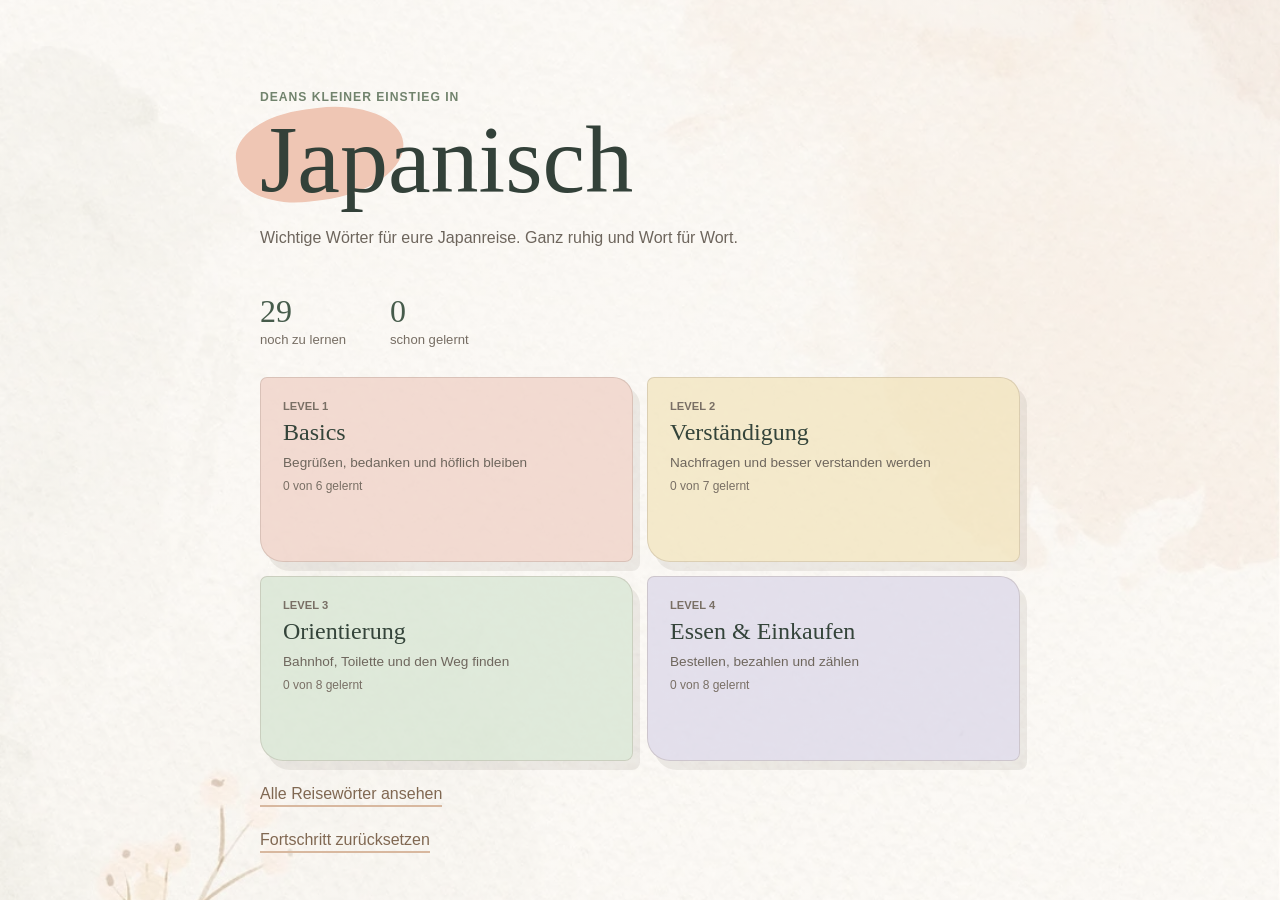
==== index.html @ 7e15aa87 "first commit" ====
<!DOCTYPE html>
<html lang="de">
<head>
  <meta charset="UTF-8">
  <meta name="viewport" content="width=device-width, initial-scale=1.0">
  <title>Japanisch lernen</title>
  <link rel="icon" href="data:,">
  <link rel="stylesheet" href="style.css?v=6">
</head>
<body>
  <main class="container home">
    <header class="hero">
      <p class="eyebrow">Deans kleiner Einstieg in</p>
      <h1>Japanisch</h1>
      <p class="intro">Wichtige Wörter für eure Japanreise. Ganz ruhig und Wort für Wort.</p>
    </header>

    <section class="stats" aria-label="Lernstand">
      <div><strong id="openCards">29</strong><span>noch zu lernen</span></div>
      <div><strong id="knownCards">0</strong><span>schon gelernt</span></div>
    </section>

    <nav class="actions" aria-label="Level auswählen">
      <div id="levelList" class="level-list"></div>
      <a class="text-link" href="words.html">Alle Reisewörter ansehen</a>
      <button id="resetProgress" class="text-button" type="button">Fortschritt zurücksetzen</button>
    </nav>
  </main>

  <script src="js/storage.js?v=6"></script>
  <script src="js/app.js?v=6"></script>
</body>
</html>
---- style.css ----
:root {
  color-scheme: light;
  --ink: #413d38;
  --green: #627968;
  --peach: #e6bba7;
  --paper: rgba(255, 252, 246, 0.86);
}

* { box-sizing: border-box; }

body {
  min-height: 100vh;
  margin: 0;
  font-family: Avenir, "Avenir Next", -apple-system, BlinkMacSystemFont, "SF Pro Display", Arial, sans-serif;
  color: var(--ink);
  background:
    linear-gradient(rgba(255, 250, 243, 0.56), rgba(255, 250, 243, 0.56)),
    url("assets/watercolor-bg.png") center / cover fixed,
    #faf1e7;
  transition: background-color 220ms ease;
}

body[data-stage="1"] { background-color: #f4dcd5; }
body[data-stage="2"] { background-color: #f3e6c5; }
body[data-stage="3"] { background-color: #dce8d8; }

button, input { font: inherit; }
button { border: 0; cursor: pointer; }

.container {
  width: min(760px, calc(100% - 32px));
  margin: 0 auto;
  padding: 36px 0;
}

.home { padding-top: clamp(52px, 10vh, 110px); }
.hero { position: relative; max-width: 650px; }

.hero::before {
  content: "";
  position: absolute;
  z-index: -1;
  left: -24px;
  top: 18px;
  width: 168px;
  height: 92px;
  border-radius: 48% 52% 56% 44%;
  background: #efc6b4;
  transform: rotate(-7deg);
}

.eyebrow {
  margin: 0 0 10px;
  color: #71836d;
  font-size: 0.76rem;
  font-weight: 800;
  letter-spacing: 0.08em;
  text-transform: uppercase;
}

h1, h2 {
  margin: 0;
  font-family: Georgia, "Times New Roman", serif;
  font-weight: 500;
  letter-spacing: 0;
  color: #334139;
}

h1 { font-size: clamp(3.2rem, 12vw, 6rem); line-height: 0.95; }
h2 { font-size: 2.8rem; }
.intro { max-width: 520px; margin: 20px 0 0; color: #6d655c; line-height: 1.6; }

.stats {
  display: flex;
  gap: 44px;
  margin: 42px 0 30px;
}

.stats div { display: grid; gap: 2px; }
.stats strong { color: #465b4b; font-family: Georgia, serif; font-size: 2rem; font-weight: 500; }
.stats span { color: #766d63; font-size: 0.82rem; }

.actions { display: grid; justify-items: start; gap: 22px; }

.level-list {
  display: grid;
  grid-template-columns: repeat(2, minmax(0, 1fr));
  gap: 14px;
  width: 100%;
}

.level-button {
  display: grid;
  align-content: start;
  gap: 7px;
  min-height: 185px;
  padding: 22px;
  border: 1px solid rgba(107, 87, 69, 0.18);
  border-radius: 7px 20px 8px 23px;
  color: #413d38;
  background: rgba(255, 252, 246, 0.72);
  box-shadow: 7px 9px 0 rgba(77, 67, 57, 0.09);
  text-decoration: none;
  transition: transform 160ms ease, box-shadow 160ms ease;
}

.level-button:hover,
.level-button:focus-visible { transform: translateY(-3px); box-shadow: 9px 12px 0 rgba(77, 67, 57, 0.1); outline: none; }
.level-button.level-1 { background: rgba(239, 207, 196, 0.72); }
.level-button.level-2 { background: rgba(241, 227, 188, 0.72); }
.level-button.level-3 { background: rgba(214, 229, 211, 0.76); }
.level-button.level-4 { background: rgba(219, 215, 232, 0.74); }
.level-button .level-number { color: #796f65; font-size: 0.7rem; font-weight: 800; text-transform: uppercase; }
.level-button strong { color: #34443a; font-family: Georgia, serif; font-size: 1.5rem; font-weight: 500; }
.level-button > span:not(.level-number) { color: #6e665d; font-size: 0.85rem; line-height: 1.45; }
.level-button small { align-self: end; margin-top: auto; color: #796f65; font-size: 0.75rem; }

.button {
  display: inline-grid;
  place-items: center;
  min-width: 190px;
  min-height: 52px;
  padding: 12px 26px;
  border-radius: 5px 15px 6px 17px;
  color: #fffdf8;
  background: #657c6b;
  box-shadow: 6px 7px 0 rgba(77, 67, 57, 0.12);
  font-weight: 700;
  text-decoration: none;
}

.button.is-disabled { opacity: 0.45; }

.text-button,
.text-link {
  padding: 2px 0;
  border-bottom: 2px solid #d8b89f;
  color: #806852;
  background: transparent;
  text-decoration: none;
}

.study-page { min-height: 100vh; }
.study-top { display: flex; align-items: center; justify-content: space-between; gap: 20px; }
.back-link { color: #806852; border-bottom: 2px solid #d8b89f; font-weight: 700; text-decoration: none; }

.language-switch { display: flex; align-items: center; gap: 8px; color: #6f675e; font-size: 0.78rem; font-weight: 800; }
.language-switch input { position: absolute; opacity: 0; pointer-events: none; }
.switch-track { position: relative; width: 43px; height: 24px; border-radius: 13px; background: #cdbfaf; box-shadow: inset 0 1px 3px rgba(55, 45, 36, 0.15); }
.switch-track::after { content: ""; position: absolute; top: 3px; left: 3px; width: 18px; height: 18px; border-radius: 50%; background: #fffaf2; transition: transform 180ms ease; }
.language-switch input:checked + .switch-track::after { transform: translateX(19px); }
.language-switch input:focus-visible + .switch-track { outline: 3px solid rgba(98, 121, 104, 0.25); }

.study-area { display: grid; place-items: center; min-height: calc(100vh - 135px); padding: 30px 0 48px; overflow: hidden; }

.study-stack {
  display: grid;
  justify-items: center;
  gap: 22px;
}

.card-shell {
  position: relative;
  width: min(480px, 88vw);
  height: min(650px, 70vh);
  min-height: 430px;
}

.answer-controls {
  display: flex;
  align-items: center;
  justify-content: center;
  gap: 28px;
  min-height: 54px;
}

.answer-button {
  display: inline-flex;
  align-items: center;
  justify-content: center;
  gap: 9px;
  min-width: 132px;
  min-height: 48px;
  padding: 9px 17px;
  border: 1px solid rgba(107, 87, 69, 0.18);
  border-radius: 25px;
  color: #5d574f;
  background: rgba(255, 252, 246, 0.76);
  box-shadow: 4px 5px 0 rgba(77, 67, 57, 0.09);
  transition: transform 140ms ease, opacity 140ms ease;
}

.answer-button span { font-size: 1.45rem; line-height: 1; }
.answer-button small { font-size: 0.78rem; font-weight: 700; }
.answer-wrong { color: #8b5f58; }
.answer-correct { color: #54705c; }
.answer-button:hover:not(:disabled) { transform: translateY(-2px); }
.answer-button:focus-visible { outline: 3px solid rgba(98, 121, 104, 0.28); outline-offset: 3px; }
.answer-button:disabled { cursor: not-allowed; opacity: 0.38; box-shadow: none; }

.flashcard {
  position: relative;
  width: 100%;
  height: 100%;
  padding: 0;
  border-radius: 8px 25px 10px 29px;
  color: var(--ink);
  background: transparent;
  box-shadow: 12px 15px 0 rgba(91, 75, 61, 0.11);
  transform-style: preserve-3d;
  touch-action: pan-y;
  user-select: none;
  -webkit-user-select: none;
}

.card-face {
  position: absolute;
  inset: 0;
  display: grid;
  align-content: center;
  justify-items: center;
  gap: 18px;
  padding: 38px 28px;
  border: 1px solid rgba(107, 87, 69, 0.2);
  border-radius: inherit;
  background: var(--paper);
  backface-visibility: hidden;
  -webkit-backface-visibility: hidden;
}

.card-back { transform: rotateY(180deg); }
.flashcard.is-flipped { transform: rotateY(180deg); }
.flashcard.is-dragging { transition: none; cursor: grabbing; }
.flashcard.is-returning { transition: transform 180ms ease; }
.flashcard.swipe-right { animation: leave-right 260ms ease-in forwards; }
.flashcard.swipe-left { animation: leave-left 260ms ease-in forwards; }

.main-word {
  display: block;
  max-width: 100%;
  font-family: "Hiragino Maru Gothic ProN", "Yu Gothic", "Klee", Georgia, serif;
  font-size: clamp(2rem, 9vw, 4.4rem);
  line-height: 1.22;
  letter-spacing: 0;
  overflow-wrap: anywhere;
  text-align: center;
}

.reading { min-height: 1.5em; color: #817365; font-size: clamp(1rem, 4vw, 1.3rem); }

.card-face.is-japanese .main-word {
  order: 2;
  font-size: clamp(1rem, 4vw, 1.65rem);
  color: #746a60;
}

.card-face.is-japanese .reading {
  order: 1;
  color: #413d38;
  font-family: "Klee", "Bradley Hand", "Comic Sans MS", cursive;
  font-size: clamp(2.2rem, 9vw, 4.5rem);
  line-height: 1.18;
  text-align: center;
}

.words-page { padding-bottom: 72px; }
.words-head { margin: 40px 0 30px; }
.words-head h1 { font-size: clamp(2.6rem, 9vw, 4.8rem); }
.word-list { display: grid; gap: 42px; }
.word-level { border-top: 1px solid rgba(107, 87, 69, 0.18); }
.word-level-head { padding: 20px 4px 12px; }
.word-level-head small { color: #7b7167; font-size: 0.7rem; font-weight: 800; text-transform: uppercase; }
.word-level-head h2 { margin-top: 4px; font-size: 1.7rem; }
.word-row {
  display: flex;
  align-items: center;
  justify-content: space-between;
  gap: 18px;
  min-height: 88px;
  padding: 14px 4px;
  border-bottom: 1px solid rgba(107, 87, 69, 0.18);
}
.word-row-words { display: grid; grid-template-columns: minmax(120px, 1.1fr) minmax(80px, 0.8fr) minmax(130px, 1.2fr); align-items: baseline; gap: 18px; flex: 1; }
.word-row-words strong { color: #394b3f; font-family: "Klee", "Bradley Hand", cursive; font-size: 1.35rem; font-weight: 500; }
.word-row-words span { color: #6f675e; }
.word-row-words span[lang="ja"] { font-size: 0.88rem; }
.word-row-meta { display: flex; align-items: center; justify-content: flex-end; gap: 12px; min-width: 150px; }
.word-status { color: #8a8177; font-size: 0.72rem; }
.word-status.is-learned { color: #55745f; }
.word-audio-button { width: 38px; height: 38px; border-radius: 50%; color: #53675a; background: rgba(255, 252, 246, 0.72); box-shadow: 3px 4px 0 rgba(77, 67, 57, 0.08); font-size: 1.1rem; }

.audio-controls {
  position: absolute;
  right: 22px;
  bottom: 22px;
  z-index: 3;
  display: flex;
  align-items: center;
  gap: 10px;
}

.speak-button {
  display: grid;
  place-items: center;
  width: 46px;
  height: 46px;
  padding: 0;
  border: 1px solid rgba(101, 124, 107, 0.28);
  border-radius: 50%;
  color: #52685a;
  background: rgba(255, 252, 246, 0.78);
  box-shadow: 3px 4px 0 rgba(77, 67, 57, 0.1);
  backdrop-filter: blur(5px);
  -webkit-backdrop-filter: blur(5px);
  transition: transform 150ms ease, background 150ms ease;
}

.speak-button svg { width: 22px; height: 22px; }
.slow-speak-button { font-size: 1.25rem; line-height: 1; }
.speak-button:hover { transform: translateY(-2px); }
.speak-button:focus-visible { outline: 3px solid rgba(98, 121, 104, 0.3); outline-offset: 3px; }
.speak-button.is-speaking { background: rgba(218, 232, 214, 0.94); transform: scale(1.08); }
.speak-button:disabled { cursor: not-allowed; opacity: 0.4; }

.completion { position: fixed; inset: 0; z-index: 10; display: grid; place-items: center; padding: 24px; background: rgba(76, 67, 57, 0.25); backdrop-filter: blur(5px); }
.completion[hidden] { display: none; }
.completion-box { width: min(440px, 100%); padding: 36px; border-radius: 8px 22px 10px 25px; background: rgba(255, 250, 241, 0.95); box-shadow: 12px 16px 0 rgba(76, 67, 57, 0.14); text-align: center; }
.completion-box p { margin: 14px 0 24px; line-height: 1.6; }

@keyframes leave-right { to { transform: translateX(125vw) rotate(16deg); opacity: 0; } }
@keyframes leave-left { to { transform: translateX(-125vw) rotate(-16deg); opacity: 0; } }

@media (max-width: 560px) {
  .container { width: min(100% - 24px, 760px); padding-top: 24px; }
  .home { padding-top: 58px; }
  .stats { gap: 30px; }
  .level-list { grid-template-columns: 1fr; }
  .level-button { min-height: 140px; }
  .word-row { align-items: flex-start; }
  .word-row-words { grid-template-columns: 1fr; gap: 3px; }
  .word-row-meta { min-width: auto; flex-direction: column; align-items: flex-end; gap: 8px; }
  .card-shell { width: 91vw; height: min(560px, 64vh); min-height: 390px; }
  .answer-controls { gap: 12px; width: 100%; }
  .answer-button { min-width: 0; width: min(44vw, 170px); }
  .study-area { min-height: calc(100vh - 92px); padding-top: 18px; }
}

@media (prefers-reduced-motion: reduce) {
  *, *::before, *::after { scroll-behavior: auto !important; animation-duration: 1ms !important; transition-duration: 1ms !important; }
}
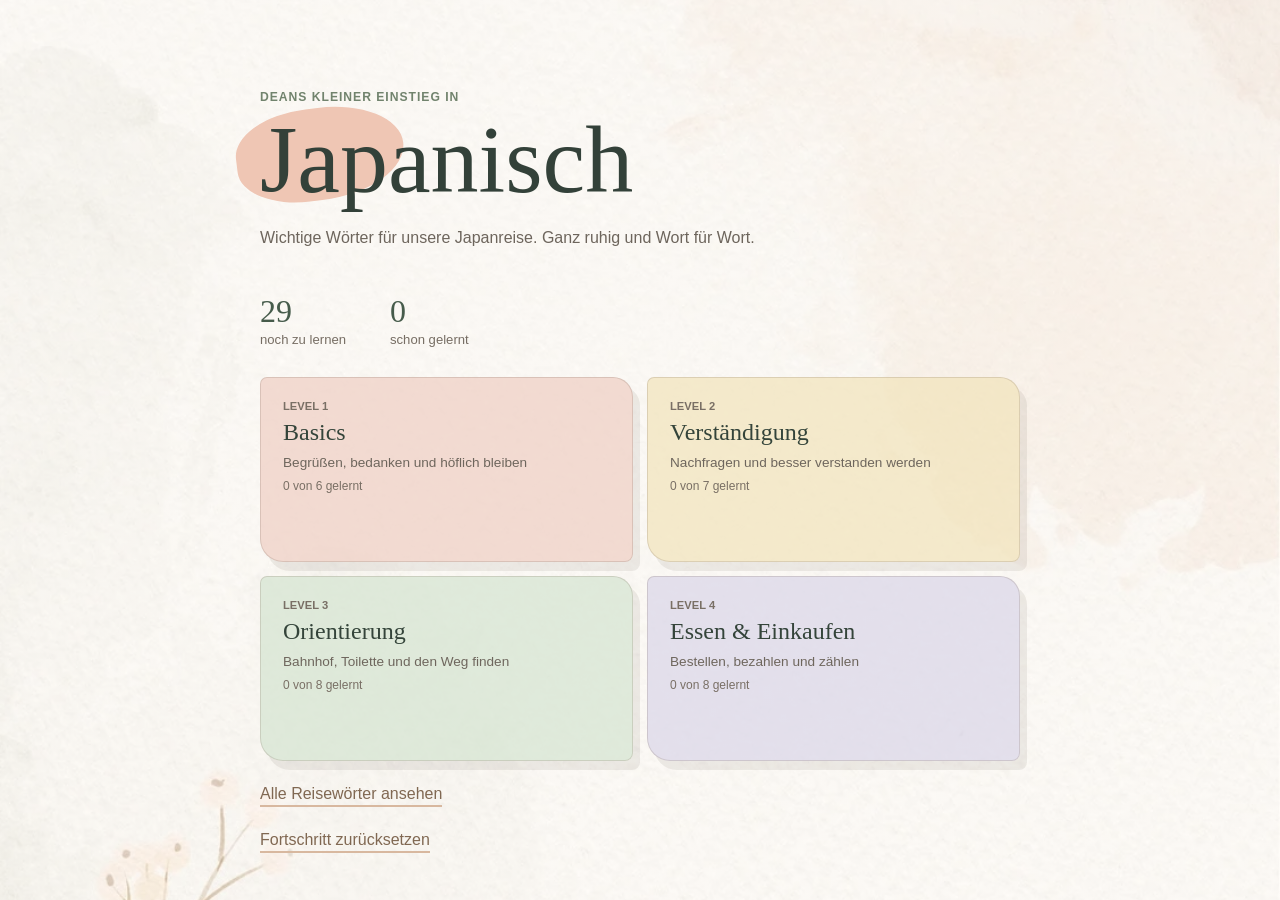
==== commit a55f40bb: "add bugfix" ====
--- a/index.html
+++ b/index.html
@@ -12,7 +12,7 @@
     <header class="hero">
       <p class="eyebrow">Deans kleiner Einstieg in</p>
       <h1>Japanisch</h1>
-      <p class="intro">Wichtige Wörter für eure Japanreise. Ganz ruhig und Wort für Wort.</p>
+      <p class="intro">Wichtige Wörter für unsere Japanreise. Ganz ruhig und Wort für Wort.</p>
     </header>
 
     <section class="stats" aria-label="Lernstand">
--- a/style.css
+++ b/style.css
@@ -237,16 +237,26 @@
 
 .main-word {
   display: block;
+  width: 100%;
   max-width: 100%;
   font-family: "Hiragino Maru Gothic ProN", "Yu Gothic", "Klee", Georgia, serif;
   font-size: clamp(2rem, 9vw, 4.4rem);
   line-height: 1.22;
   letter-spacing: 0;
-  overflow-wrap: anywhere;
+  white-space: nowrap;
   text-align: center;
 }
 
-.reading { min-height: 1.5em; color: #817365; font-size: clamp(1rem, 4vw, 1.3rem); }
+.reading {
+  display: block;
+  width: 100%;
+  max-width: 100%;
+  min-height: 1.5em;
+  color: #817365;
+  font-size: clamp(1rem, 4vw, 1.3rem);
+  white-space: nowrap;
+  text-align: center;
+}
 
 .card-face.is-japanese .main-word {
   order: 2;
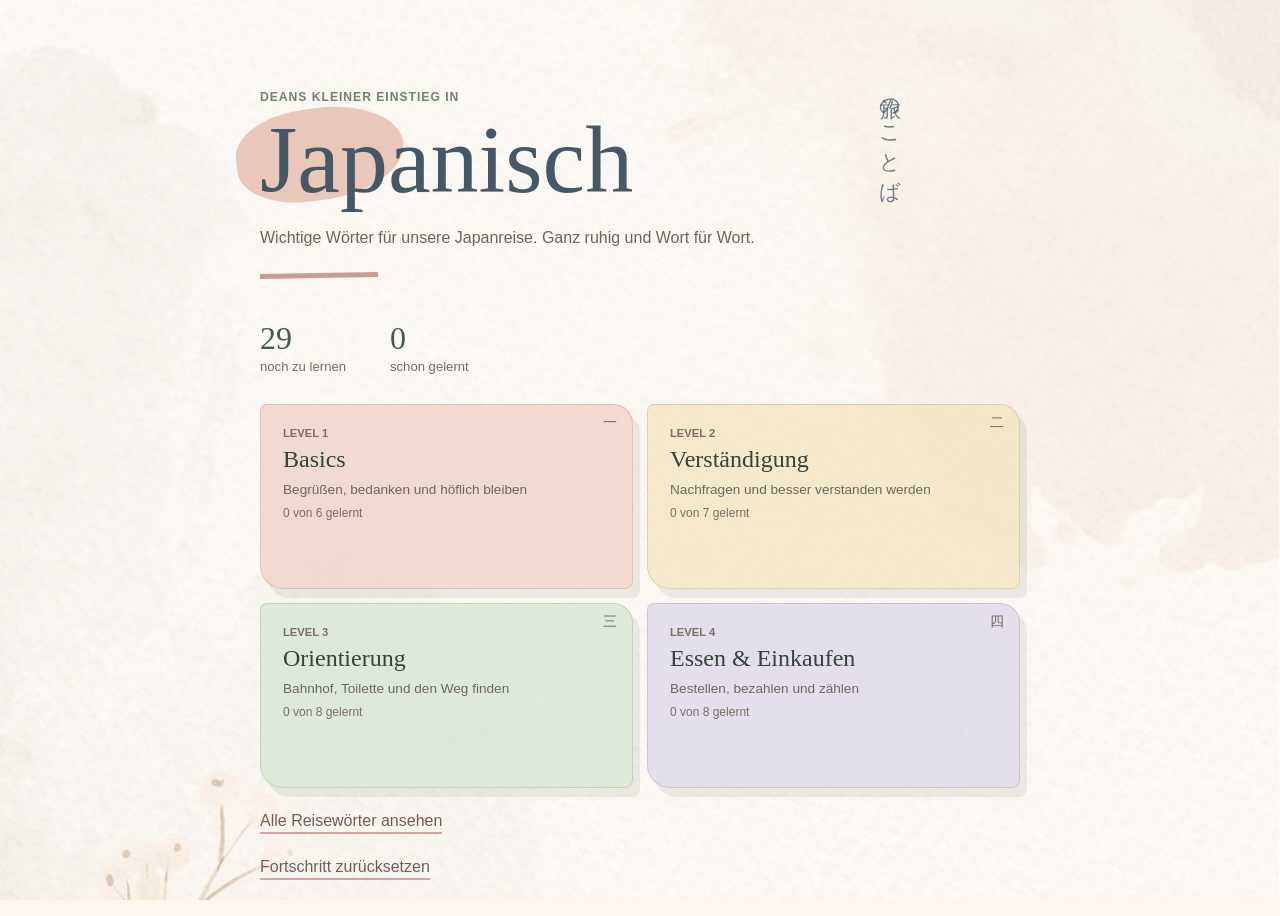
==== commit 73bf67db: "add pic" ====
--- a/index.html
+++ b/index.html
@@ -5,11 +5,12 @@
   <meta name="viewport" content="width=device-width, initial-scale=1.0">
   <title>Japanisch lernen</title>
   <link rel="icon" href="data:,">
-  <link rel="stylesheet" href="style.css?v=6">
+  <link rel="stylesheet" href="style.css?v=8">
 </head>
 <body>
   <main class="container home">
     <header class="hero">
+      <span class="japanese-title" lang="ja" aria-hidden="true">旅のことば</span>
       <p class="eyebrow">Deans kleiner Einstieg in</p>
       <h1>Japanisch</h1>
       <p class="intro">Wichtige Wörter für unsere Japanreise. Ganz ruhig und Wort für Wort.</p>
@@ -27,7 +28,7 @@
     </nav>
   </main>
 
-  <script src="js/storage.js?v=6"></script>
-  <script src="js/app.js?v=6"></script>
+  <script src="js/storage.js?v=8"></script>
+  <script src="js/app.js?v=8"></script>
 </body>
 </html>
--- a/style.css
+++ b/style.css
@@ -3,6 +3,8 @@
   --ink: #413d38;
   --green: #627968;
   --peach: #e6bba7;
+  --indigo: #465866;
+  --vermilion: #ad675d;
   --paper: rgba(255, 252, 246, 0.86);
 }
 
@@ -34,7 +36,7 @@
 }
 
 .home { padding-top: clamp(52px, 10vh, 110px); }
-.hero { position: relative; max-width: 650px; }
+.hero { position: relative; max-width: 650px; padding-right: 72px; }
 
 .hero::before {
   content: "";
@@ -45,7 +47,7 @@
   width: 168px;
   height: 92px;
   border-radius: 48% 52% 56% 44%;
-  background: #efc6b4;
+  background: #e9c8bb;
   transform: rotate(-7deg);
 }
 
@@ -63,12 +65,35 @@
   font-family: Georgia, "Times New Roman", serif;
   font-weight: 500;
   letter-spacing: 0;
-  color: #334139;
+  color: var(--indigo);
 }
 
 h1 { font-size: clamp(3.2rem, 12vw, 6rem); line-height: 0.95; }
 h2 { font-size: 2.8rem; }
 .intro { max-width: 520px; margin: 20px 0 0; color: #6d655c; line-height: 1.6; }
+
+.japanese-title {
+  position: absolute;
+  right: 4px;
+  top: -8px;
+  color: rgba(70, 88, 102, 0.76);
+  font-family: "Yu Mincho", "Hiragino Mincho ProN", serif;
+  font-size: 1.3rem;
+  letter-spacing: 0.14em;
+  line-height: 1.55;
+  writing-mode: vertical-rl;
+}
+
+.hero::after {
+  content: "";
+  display: block;
+  width: 118px;
+  height: 5px;
+  margin-top: 22px;
+  background: var(--vermilion);
+  opacity: 0.62;
+  transform: rotate(-1deg);
+}
 
 .stats {
   display: flex;
@@ -90,6 +115,8 @@
 }
 
 .level-button {
+  position: relative;
+  overflow: hidden;
   display: grid;
   align-content: start;
   gap: 7px;
@@ -110,6 +137,15 @@
 .level-button.level-2 { background: rgba(241, 227, 188, 0.72); }
 .level-button.level-3 { background: rgba(214, 229, 211, 0.76); }
 .level-button.level-4 { background: rgba(219, 215, 232, 0.74); }
+.level-kanji {
+  position: absolute;
+  right: 15px;
+  top: 8px;
+  color: rgba(91, 75, 61, 0.12);
+  font-family: "Yu Mincho", "Hiragino Mincho ProN", serif;
+  font-size: 4rem;
+  line-height: 1;
+}
 .level-button .level-number { color: #796f65; font-size: 0.7rem; font-weight: 800; text-transform: uppercase; }
 .level-button strong { color: #34443a; font-family: Georgia, serif; font-size: 1.5rem; font-weight: 500; }
 .level-button > span:not(.level-number) { color: #6e665d; font-size: 0.85rem; line-height: 1.45; }
@@ -123,7 +159,7 @@
   padding: 12px 26px;
   border-radius: 5px 15px 6px 17px;
   color: #fffdf8;
-  background: #657c6b;
+  background: var(--indigo);
   box-shadow: 6px 7px 0 rgba(77, 67, 57, 0.12);
   font-weight: 700;
   text-decoration: none;
@@ -134,15 +170,15 @@
 .text-button,
 .text-link {
   padding: 2px 0;
-  border-bottom: 2px solid #d8b89f;
-  color: #806852;
+  border-bottom: 2px solid rgba(173, 103, 93, 0.55);
+  color: #735e55;
   background: transparent;
   text-decoration: none;
 }
 
 .study-page { min-height: 100vh; }
 .study-top { display: flex; align-items: center; justify-content: space-between; gap: 20px; }
-.back-link { color: #806852; border-bottom: 2px solid #d8b89f; font-weight: 700; text-decoration: none; }
+.back-link { color: #735e55; border-bottom: 2px solid rgba(173, 103, 93, 0.55); font-weight: 700; text-decoration: none; }
 
 .language-switch { display: flex; align-items: center; gap: 8px; color: #6f675e; font-size: 0.78rem; font-weight: 800; }
 .language-switch input { position: absolute; opacity: 0; pointer-events: none; }
@@ -217,6 +253,7 @@
   position: absolute;
   inset: 0;
   display: grid;
+  grid-template-columns: minmax(0, 1fr);
   align-content: center;
   justify-items: center;
   gap: 18px;
@@ -228,6 +265,23 @@
   -webkit-backface-visibility: hidden;
 }
 
+.card-face::after {
+  content: "旅";
+  position: absolute;
+  left: 22px;
+  bottom: 22px;
+  display: grid;
+  place-items: center;
+  width: 34px;
+  height: 34px;
+  border: 1px solid rgba(173, 103, 93, 0.64);
+  color: rgba(173, 103, 93, 0.72);
+  font-family: "Yu Mincho", "Hiragino Mincho ProN", serif;
+  font-size: 1rem;
+  line-height: 1;
+  transform: rotate(-2deg);
+}
+
 .card-back { transform: rotateY(180deg); }
 .flashcard.is-flipped { transform: rotateY(180deg); }
 .flashcard.is-dragging { transition: none; cursor: grabbing; }
@@ -239,11 +293,13 @@
   display: block;
   width: 100%;
   max-width: 100%;
-  font-family: "Hiragino Maru Gothic ProN", "Yu Gothic", "Klee", Georgia, serif;
+  min-width: 0;
+  font-family: "Klee", "Segoe Print", "Bradley Hand", cursive;
   font-size: clamp(2rem, 9vw, 4.4rem);
   line-height: 1.22;
   letter-spacing: 0;
   white-space: nowrap;
+  overflow: hidden;
   text-align: center;
 }
 
@@ -251,10 +307,12 @@
   display: block;
   width: 100%;
   max-width: 100%;
+  min-width: 0;
   min-height: 1.5em;
   color: #817365;
   font-size: clamp(1rem, 4vw, 1.3rem);
   white-space: nowrap;
+  overflow: hidden;
   text-align: center;
 }
 
@@ -262,20 +320,30 @@
   order: 2;
   font-size: clamp(1rem, 4vw, 1.65rem);
   color: #746a60;
+  font-family: "Yu Mincho", "Hiragino Mincho ProN", "Yu Gothic", serif;
 }
 
 .card-face.is-japanese .reading {
   order: 1;
   color: #413d38;
-  font-family: "Klee", "Bradley Hand", "Comic Sans MS", cursive;
+  font-family: "Klee", "Segoe Print", "Bradley Hand", cursive;
   font-size: clamp(2.2rem, 9vw, 4.5rem);
   line-height: 1.18;
   text-align: center;
 }
 
 .words-page { padding-bottom: 72px; }
-.words-head { margin: 40px 0 30px; }
+.words-head { position: relative; margin: 40px 0 30px; padding-right: 130px; }
 .words-head h1 { font-size: clamp(2.6rem, 9vw, 4.8rem); }
+.words-japanese {
+  position: absolute;
+  right: 4px;
+  top: 0;
+  color: rgba(173, 103, 93, 0.7);
+  font-family: "Yu Mincho", "Hiragino Mincho ProN", serif;
+  font-size: 1rem;
+  letter-spacing: 0.12em;
+}
 .word-list { display: grid; gap: 42px; }
 .word-level { border-top: 1px solid rgba(107, 87, 69, 0.18); }
 .word-level-head { padding: 20px 4px 12px; }
@@ -291,7 +359,7 @@
   border-bottom: 1px solid rgba(107, 87, 69, 0.18);
 }
 .word-row-words { display: grid; grid-template-columns: minmax(120px, 1.1fr) minmax(80px, 0.8fr) minmax(130px, 1.2fr); align-items: baseline; gap: 18px; flex: 1; }
-.word-row-words strong { color: #394b3f; font-family: "Klee", "Bradley Hand", cursive; font-size: 1.35rem; font-weight: 500; }
+.word-row-words strong { color: var(--indigo); font-family: "Klee", "Segoe Print", "Bradley Hand", cursive; font-size: 1.35rem; font-weight: 500; }
 .word-row-words span { color: #6f675e; }
 .word-row-words span[lang="ja"] { font-size: 0.88rem; }
 .word-row-meta { display: flex; align-items: center; justify-content: flex-end; gap: 12px; min-width: 150px; }
@@ -335,6 +403,15 @@
 .completion { position: fixed; inset: 0; z-index: 10; display: grid; place-items: center; padding: 24px; background: rgba(76, 67, 57, 0.25); backdrop-filter: blur(5px); }
 .completion[hidden] { display: none; }
 .completion-box { width: min(440px, 100%); padding: 36px; border-radius: 8px 22px 10px 25px; background: rgba(255, 250, 241, 0.95); box-shadow: 12px 16px 0 rgba(76, 67, 57, 0.14); text-align: center; }
+.completion-image {
+  display: block;
+  width: auto;
+  height: min(230px, 29vh);
+  max-width: 82%;
+  margin: -12px auto 18px;
+  object-fit: contain;
+  filter: drop-shadow(5px 7px 5px rgba(70, 60, 51, 0.12));
+}
 .completion-box p { margin: 14px 0 24px; line-height: 1.6; }
 
 @keyframes leave-right { to { transform: translateX(125vw) rotate(16deg); opacity: 0; } }
@@ -343,6 +420,8 @@
 @media (max-width: 560px) {
   .container { width: min(100% - 24px, 760px); padding-top: 24px; }
   .home { padding-top: 58px; }
+  .hero { padding-right: 52px; }
+  .japanese-title { right: 2px; font-size: 1.05rem; }
   .stats { gap: 30px; }
   .level-list { grid-template-columns: 1fr; }
   .level-button { min-height: 140px; }
@@ -353,6 +432,8 @@
   .answer-controls { gap: 12px; width: 100%; }
   .answer-button { min-width: 0; width: min(44vw, 170px); }
   .study-area { min-height: calc(100vh - 92px); padding-top: 18px; }
+  .completion-box { padding: 26px 22px; }
+  .completion-image { height: min(190px, 26vh); margin-top: -6px; }
 }
 
 @media (prefers-reduced-motion: reduce) {
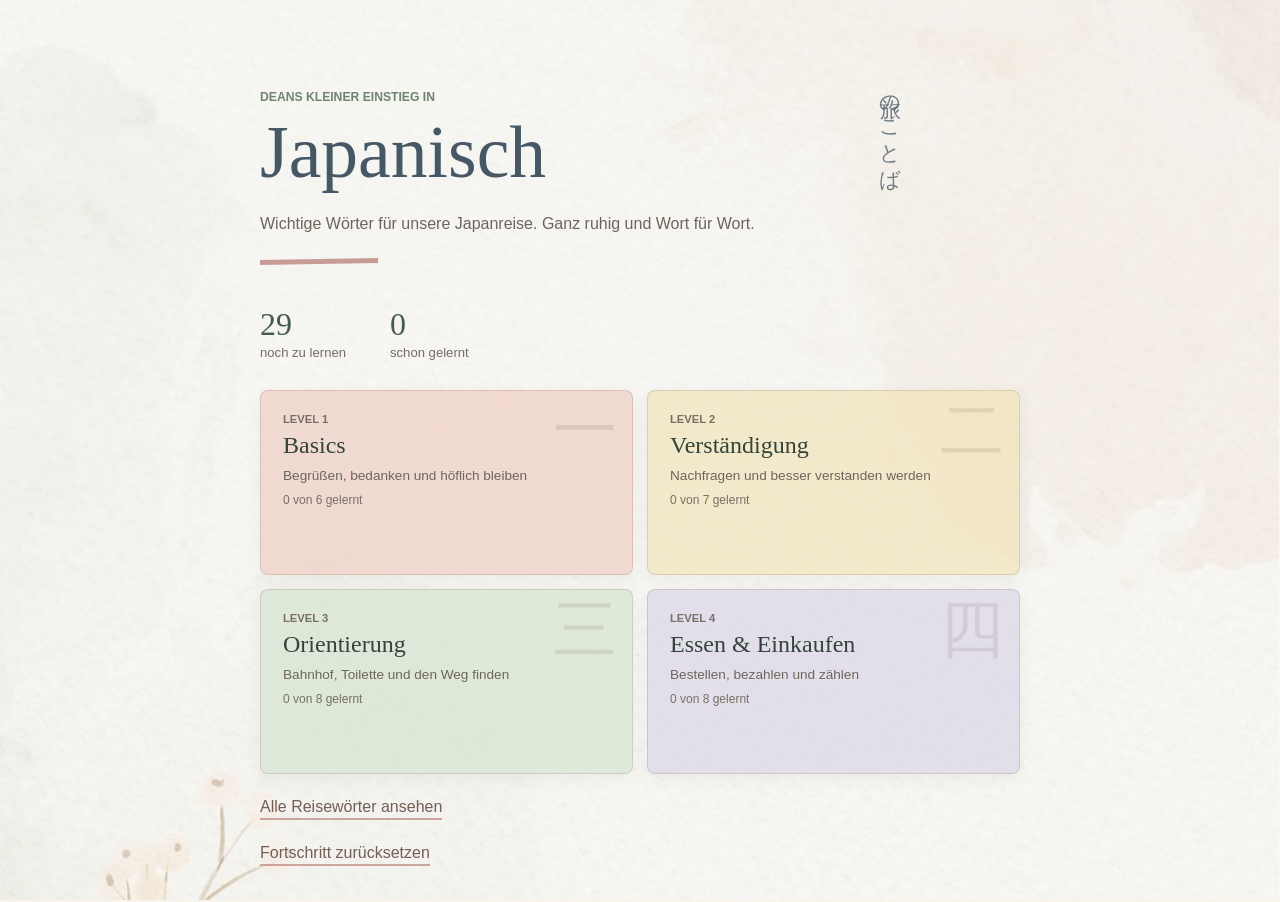
==== commit 89cb1bee: "gui" ====
--- a/index.html
+++ b/index.html
@@ -5,7 +5,7 @@
   <meta name="viewport" content="width=device-width, initial-scale=1.0">
   <title>Japanisch lernen</title>
   <link rel="icon" href="data:,">
-  <link rel="stylesheet" href="style.css?v=8">
+  <link rel="stylesheet" href="style.css?v=12">
 </head>
 <body>
   <main class="container home">
--- a/style.css
+++ b/style.css
@@ -11,20 +11,21 @@
 * { box-sizing: border-box; }
 
 body {
+  --wash: rgba(247, 246, 240, 0.56);
   min-height: 100vh;
   margin: 0;
   font-family: Avenir, "Avenir Next", -apple-system, BlinkMacSystemFont, "SF Pro Display", Arial, sans-serif;
   color: var(--ink);
   background:
-    linear-gradient(rgba(255, 250, 243, 0.56), rgba(255, 250, 243, 0.56)),
+    linear-gradient(var(--wash), var(--wash)),
     url("assets/watercolor-bg.png") center / cover fixed,
     #faf1e7;
   transition: background-color 220ms ease;
 }
 
-body[data-stage="1"] { background-color: #f4dcd5; }
-body[data-stage="2"] { background-color: #f3e6c5; }
-body[data-stage="3"] { background-color: #dce8d8; }
+body[data-stage="1"] { --wash: rgba(244, 220, 213, 0.56); }
+body[data-stage="2"] { --wash: rgba(243, 230, 197, 0.56); }
+body[data-stage="3"] { --wash: rgba(220, 232, 216, 0.56); }
 
 button, input { font: inherit; }
 button { border: 0; cursor: pointer; }
@@ -37,26 +38,13 @@
 
 .home { padding-top: clamp(52px, 10vh, 110px); }
 .hero { position: relative; max-width: 650px; padding-right: 72px; }
-
-.hero::before {
-  content: "";
-  position: absolute;
-  z-index: -1;
-  left: -24px;
-  top: 18px;
-  width: 168px;
-  height: 92px;
-  border-radius: 48% 52% 56% 44%;
-  background: #e9c8bb;
-  transform: rotate(-7deg);
-}
 
 .eyebrow {
   margin: 0 0 10px;
   color: #71836d;
   font-size: 0.76rem;
   font-weight: 800;
-  letter-spacing: 0.08em;
+  letter-spacing: 0;
   text-transform: uppercase;
 }
 
@@ -68,7 +56,7 @@
   color: var(--indigo);
 }
 
-h1 { font-size: clamp(3.2rem, 12vw, 6rem); line-height: 0.95; }
+h1 { font-size: 4.6rem; line-height: 1.05; }
 h2 { font-size: 2.8rem; }
 .intro { max-width: 520px; margin: 20px 0 0; color: #6d655c; line-height: 1.6; }
 
@@ -79,7 +67,7 @@
   color: rgba(70, 88, 102, 0.76);
   font-family: "Yu Mincho", "Hiragino Mincho ProN", serif;
   font-size: 1.3rem;
-  letter-spacing: 0.14em;
+  letter-spacing: 0;
   line-height: 1.55;
   writing-mode: vertical-rl;
 }
@@ -123,10 +111,10 @@
   min-height: 185px;
   padding: 22px;
   border: 1px solid rgba(107, 87, 69, 0.18);
-  border-radius: 7px 20px 8px 23px;
+  border-radius: 8px;
   color: #413d38;
   background: rgba(255, 252, 246, 0.72);
-  box-shadow: 7px 9px 0 rgba(77, 67, 57, 0.09);
+  box-shadow: 0 5px 16px rgba(77, 67, 57, 0.06);
   text-decoration: none;
   transition: transform 160ms ease, box-shadow 160ms ease;
 }
@@ -148,7 +136,7 @@
 }
 .level-button .level-number { color: #796f65; font-size: 0.7rem; font-weight: 800; text-transform: uppercase; }
 .level-button strong { color: #34443a; font-family: Georgia, serif; font-size: 1.5rem; font-weight: 500; }
-.level-button > span:not(.level-number) { color: #6e665d; font-size: 0.85rem; line-height: 1.45; }
+.level-button > span:not(.level-number):not(.level-kanji) { color: #6e665d; font-size: 0.85rem; line-height: 1.45; }
 .level-button small { align-self: end; margin-top: auto; color: #796f65; font-size: 0.75rem; }
 
 .button {
@@ -177,17 +165,17 @@
 }
 
 .study-page { min-height: 100vh; }
-.study-top { display: flex; align-items: center; justify-content: space-between; gap: 20px; }
+.study-top { display: flex; align-items: center; justify-content: space-between; gap: 16px; min-height: 44px; }
 .back-link { color: #735e55; border-bottom: 2px solid rgba(173, 103, 93, 0.55); font-weight: 700; text-decoration: none; }
 
-.language-switch { display: flex; align-items: center; gap: 8px; color: #6f675e; font-size: 0.78rem; font-weight: 800; }
+.language-switch { display: flex; align-items: center; gap: 8px; min-height: 44px; flex-shrink: 0; color: #6f675e; font-size: 0.78rem; font-weight: 800; cursor: pointer; }
 .language-switch input { position: absolute; opacity: 0; pointer-events: none; }
 .switch-track { position: relative; width: 43px; height: 24px; border-radius: 13px; background: #cdbfaf; box-shadow: inset 0 1px 3px rgba(55, 45, 36, 0.15); }
 .switch-track::after { content: ""; position: absolute; top: 3px; left: 3px; width: 18px; height: 18px; border-radius: 50%; background: #fffaf2; transition: transform 180ms ease; }
 .language-switch input:checked + .switch-track::after { transform: translateX(19px); }
 .language-switch input:focus-visible + .switch-track { outline: 3px solid rgba(98, 121, 104, 0.25); }
 
-.study-area { display: grid; place-items: center; min-height: calc(100vh - 135px); padding: 30px 0 48px; overflow: hidden; }
+.study-area { display: grid; place-items: center; padding: 20px 0; overflow: hidden; }
 
 .study-stack {
   display: grid;
@@ -198,8 +186,8 @@
 .card-shell {
   position: relative;
   width: min(480px, 88vw);
-  height: min(650px, 70vh);
-  min-height: 430px;
+  height: clamp(280px, calc(100svh - 234px), 620px);
+  perspective: 1400px;
 }
 
 .answer-controls {
@@ -247,6 +235,7 @@
   touch-action: pan-y;
   user-select: none;
   -webkit-user-select: none;
+  transition: transform 280ms ease;
 }
 
 .card-face {
@@ -284,10 +273,14 @@
 
 .card-back { transform: rotateY(180deg); }
 .flashcard.is-flipped { transform: rotateY(180deg); }
-.flashcard.is-dragging { transition: none; cursor: grabbing; }
-.flashcard.is-returning { transition: transform 180ms ease; }
-.flashcard.swipe-right { animation: leave-right 260ms ease-in forwards; }
-.flashcard.swipe-left { animation: leave-left 260ms ease-in forwards; }
+.card-shell.is-dragging { transition: none; cursor: grabbing; }
+.card-shell.is-returning { transition: transform 180ms ease; }
+.card-shell.swipe-right { animation: leave-right 260ms ease-in forwards; }
+.card-shell.swipe-left { animation: leave-left 260ms ease-in forwards; }
+.card-shell.pull-left .card-face { border-color: #ad675d; box-shadow: inset 0 0 0 2px rgba(173,103,93,0.16); }
+.card-shell.pull-right .card-face { border-color: #627968; box-shadow: inset 0 0 0 2px rgba(98,121,104,0.18); }
+.card-shell.swipe-left .audio-controls,
+.card-shell.swipe-right .audio-controls { pointer-events: none; }
 
 .main-word {
   display: block;
@@ -295,7 +288,7 @@
   max-width: 100%;
   min-width: 0;
   font-family: "Klee", "Segoe Print", "Bradley Hand", cursive;
-  font-size: clamp(2rem, 9vw, 4.4rem);
+  font-size: 3.5rem;
   line-height: 1.22;
   letter-spacing: 0;
   white-space: nowrap;
@@ -310,7 +303,7 @@
   min-width: 0;
   min-height: 1.5em;
   color: #817365;
-  font-size: clamp(1rem, 4vw, 1.3rem);
+  font-size: 1.3rem;
   white-space: nowrap;
   overflow: hidden;
   text-align: center;
@@ -318,7 +311,7 @@
 
 .card-face.is-japanese .main-word {
   order: 2;
-  font-size: clamp(1rem, 4vw, 1.65rem);
+  font-size: 1.35rem;
   color: #746a60;
   font-family: "Yu Mincho", "Hiragino Mincho ProN", "Yu Gothic", serif;
 }
@@ -327,14 +320,14 @@
   order: 1;
   color: #413d38;
   font-family: "Klee", "Segoe Print", "Bradley Hand", cursive;
-  font-size: clamp(2.2rem, 9vw, 4.5rem);
+  font-size: 3.7rem;
   line-height: 1.18;
   text-align: center;
 }
 
 .words-page { padding-bottom: 72px; }
 .words-head { position: relative; margin: 40px 0 30px; padding-right: 130px; }
-.words-head h1 { font-size: clamp(2.6rem, 9vw, 4.8rem); }
+.words-head h1 { font-size: 3.6rem; }
 .words-japanese {
   position: absolute;
   right: 4px;
@@ -342,7 +335,7 @@
   color: rgba(173, 103, 93, 0.7);
   font-family: "Yu Mincho", "Hiragino Mincho ProN", serif;
   font-size: 1rem;
-  letter-spacing: 0.12em;
+  letter-spacing: 0;
 }
 .word-list { display: grid; gap: 42px; }
 .word-level { border-top: 1px solid rgba(107, 87, 69, 0.18); }
@@ -358,7 +351,7 @@
   padding: 14px 4px;
   border-bottom: 1px solid rgba(107, 87, 69, 0.18);
 }
-.word-row-words { display: grid; grid-template-columns: minmax(120px, 1.1fr) minmax(80px, 0.8fr) minmax(130px, 1.2fr); align-items: baseline; gap: 18px; flex: 1; }
+.word-row-words { display: grid; grid-template-columns: minmax(0, 1.1fr) minmax(0, 0.8fr) minmax(0, 1.2fr); min-width: 0; align-items: baseline; gap: 18px; flex: 1; overflow-wrap: break-word; }
 .word-row-words strong { color: var(--indigo); font-family: "Klee", "Segoe Print", "Bradley Hand", cursive; font-size: 1.35rem; font-weight: 500; }
 .word-row-words span { color: #6f675e; }
 .word-row-words span[lang="ja"] { font-size: 0.88rem; }
@@ -400,7 +393,7 @@
 .speak-button.is-speaking { background: rgba(218, 232, 214, 0.94); transform: scale(1.08); }
 .speak-button:disabled { cursor: not-allowed; opacity: 0.4; }
 
-.completion { position: fixed; inset: 0; z-index: 10; display: grid; place-items: center; padding: 24px; background: rgba(76, 67, 57, 0.25); backdrop-filter: blur(5px); }
+.completion { position: fixed; inset: 0; z-index: 10; display: grid; place-items: center; padding: 24px; overflow-y: auto; background: rgba(76, 67, 57, 0.25); backdrop-filter: blur(5px); }
 .completion[hidden] { display: none; }
 .completion-box { width: min(440px, 100%); padding: 36px; border-radius: 8px 22px 10px 25px; background: rgba(255, 250, 241, 0.95); box-shadow: 12px 16px 0 rgba(76, 67, 57, 0.14); text-align: center; }
 .completion-image {
@@ -421,6 +414,10 @@
   .container { width: min(100% - 24px, 760px); padding-top: 24px; }
   .home { padding-top: 58px; }
   .hero { padding-right: 52px; }
+  h1 { font-size: 3rem; }
+  .words-head { padding-right: 0; }
+  .words-head h1 { font-size: 2.3rem; }
+  .words-japanese { position: static; display: block; margin-bottom: 12px; }
   .japanese-title { right: 2px; font-size: 1.05rem; }
   .stats { gap: 30px; }
   .level-list { grid-template-columns: 1fr; }
@@ -428,14 +425,24 @@
   .word-row { align-items: flex-start; }
   .word-row-words { grid-template-columns: 1fr; gap: 3px; }
   .word-row-meta { min-width: auto; flex-direction: column; align-items: flex-end; gap: 8px; }
-  .card-shell { width: 91vw; height: min(560px, 64vh); min-height: 390px; }
+  .card-shell { width: min(480px, calc(100vw - 40px)); height: clamp(280px, calc(100svh - 220px), 560px); }
   .answer-controls { gap: 12px; width: 100%; }
   .answer-button { min-width: 0; width: min(44vw, 170px); }
-  .study-area { min-height: calc(100vh - 92px); padding-top: 18px; }
+  .study-area { padding-top: 12px; }
   .completion-box { padding: 26px 22px; }
   .completion-image { height: min(190px, 26vh); margin-top: -6px; }
 }
 
+.reading:empty { display: none; }
+:where(a, button):focus-visible { outline: 2px solid var(--indigo); outline-offset: 5px; }
+.level-button:focus-visible { outline: 2px solid var(--indigo); }
+.word-audio-button { min-width: 44px; min-height: 44px; }
+.level-button strong { position: relative; }
+
+@media (hover: none) {
+  .level-button:hover, .speak-button:hover, .answer-button:hover:not(:disabled) { transform: none; }
+}
+
 @media (prefers-reduced-motion: reduce) {
   *, *::before, *::after { scroll-behavior: auto !important; animation-duration: 1ms !important; transition-duration: 1ms !important; }
 }
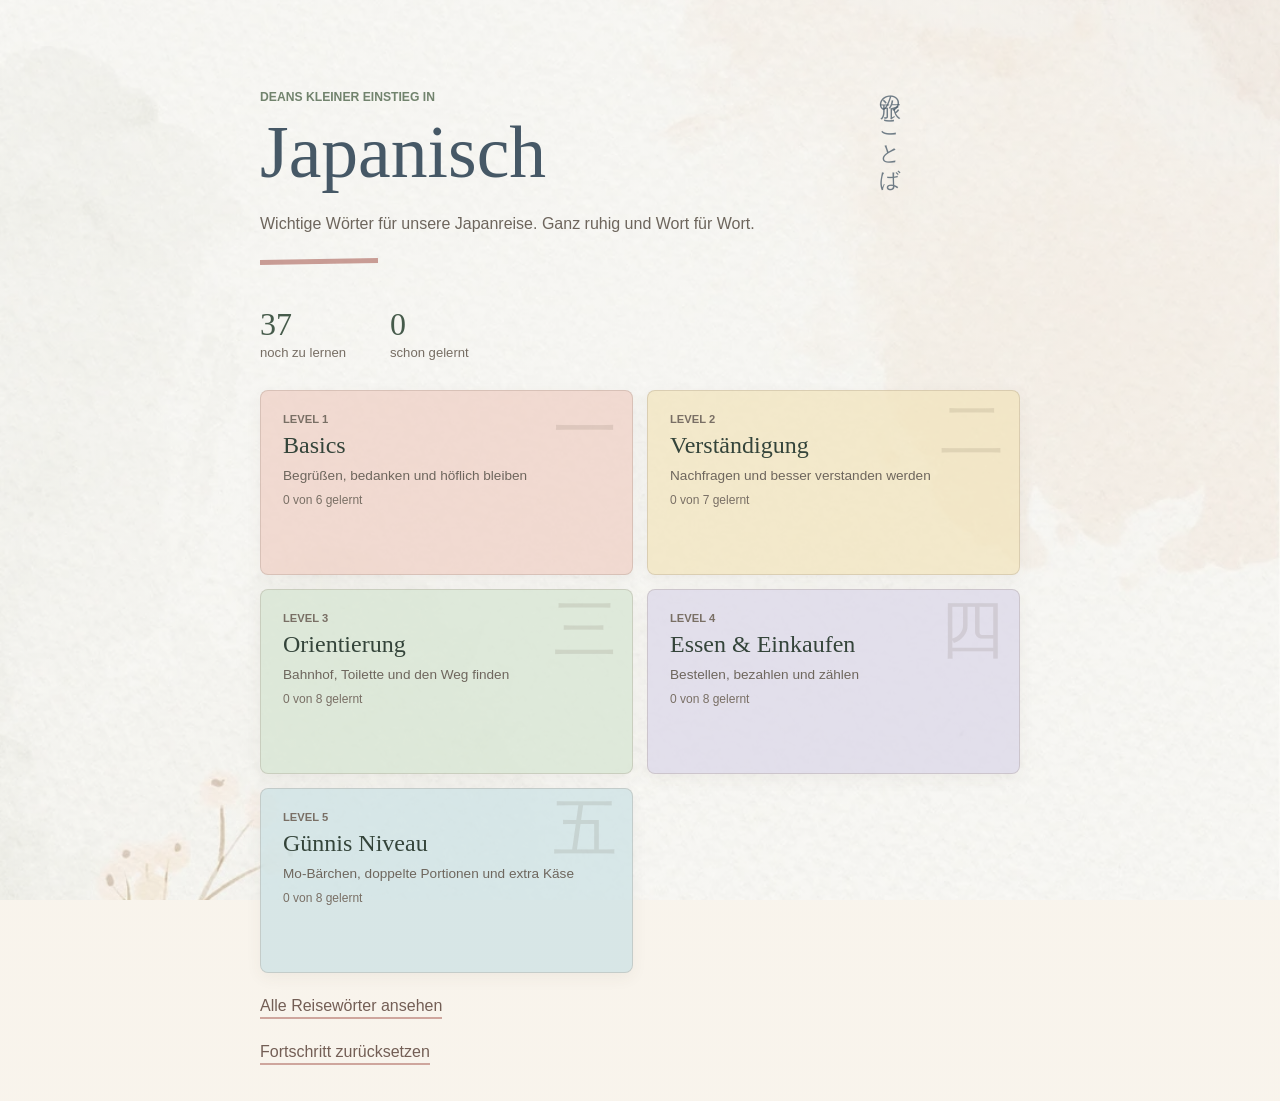
==== commit 645fa74a: "add günni" ====
--- a/index.html
+++ b/index.html
@@ -5,7 +5,7 @@
   <meta name="viewport" content="width=device-width, initial-scale=1.0">
   <title>Japanisch lernen</title>
   <link rel="icon" href="data:,">
-  <link rel="stylesheet" href="style.css?v=12">
+  <link rel="stylesheet" href="style.css?v=14">
 </head>
 <body>
   <main class="container home">
@@ -17,7 +17,7 @@
     </header>
 
     <section class="stats" aria-label="Lernstand">
-      <div><strong id="openCards">29</strong><span>noch zu lernen</span></div>
+      <div><strong id="openCards">37</strong><span>noch zu lernen</span></div>
       <div><strong id="knownCards">0</strong><span>schon gelernt</span></div>
     </section>
 
@@ -28,7 +28,7 @@
     </nav>
   </main>
 
-  <script src="js/storage.js?v=8"></script>
-  <script src="js/app.js?v=8"></script>
+  <script src="js/storage.js?v=14"></script>
+  <script src="js/app.js?v=13"></script>
 </body>
 </html>
--- a/style.css
+++ b/style.css
@@ -125,6 +125,7 @@
 .level-button.level-2 { background: rgba(241, 227, 188, 0.72); }
 .level-button.level-3 { background: rgba(214, 229, 211, 0.76); }
 .level-button.level-4 { background: rgba(219, 215, 232, 0.74); }
+.level-button.level-5 { background: rgba(204, 226, 229, 0.74); }
 .level-kanji {
   position: absolute;
   right: 15px;
@@ -434,6 +435,16 @@
 }
 
 .reading:empty { display: none; }
+.card-face .long-sentence,
+.card-face.is-japanese .reading.long-sentence {
+  white-space: normal;
+  overflow-wrap: normal;
+  word-break: normal;
+  hyphens: none;
+  font-size: 1.4rem;
+  line-height: 1.45;
+}
+.card-face.is-japanese .main-word.long-sentence { white-space: normal; font-size: 1rem; line-height: 1.5; }
 :where(a, button):focus-visible { outline: 2px solid var(--indigo); outline-offset: 5px; }
 .level-button:focus-visible { outline: 2px solid var(--indigo); }
 .word-audio-button { min-width: 44px; min-height: 44px; }
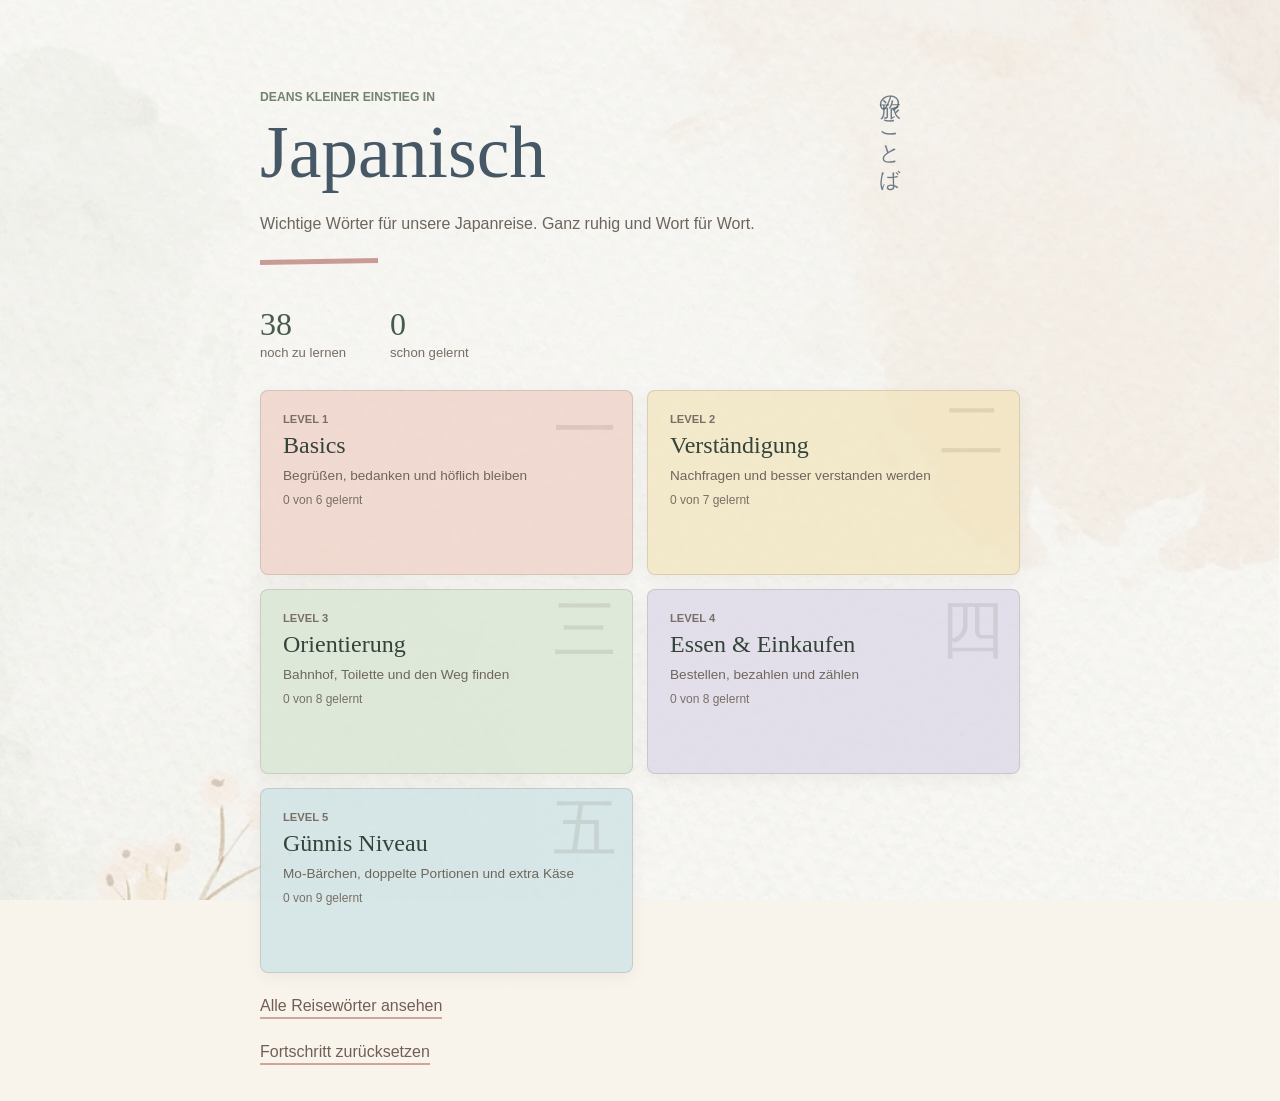
==== commit 54e0ebaf: "add geschurzt" ====
--- a/index.html
+++ b/index.html
@@ -17,7 +17,7 @@
     </header>
 
     <section class="stats" aria-label="Lernstand">
-      <div><strong id="openCards">37</strong><span>noch zu lernen</span></div>
+      <div><strong id="openCards">38</strong><span>noch zu lernen</span></div>
       <div><strong id="knownCards">0</strong><span>schon gelernt</span></div>
     </section>
 
@@ -28,7 +28,7 @@
     </nav>
   </main>
 
-  <script src="js/storage.js?v=14"></script>
+  <script src="js/storage.js?v=15"></script>
   <script src="js/app.js?v=13"></script>
 </body>
 </html>
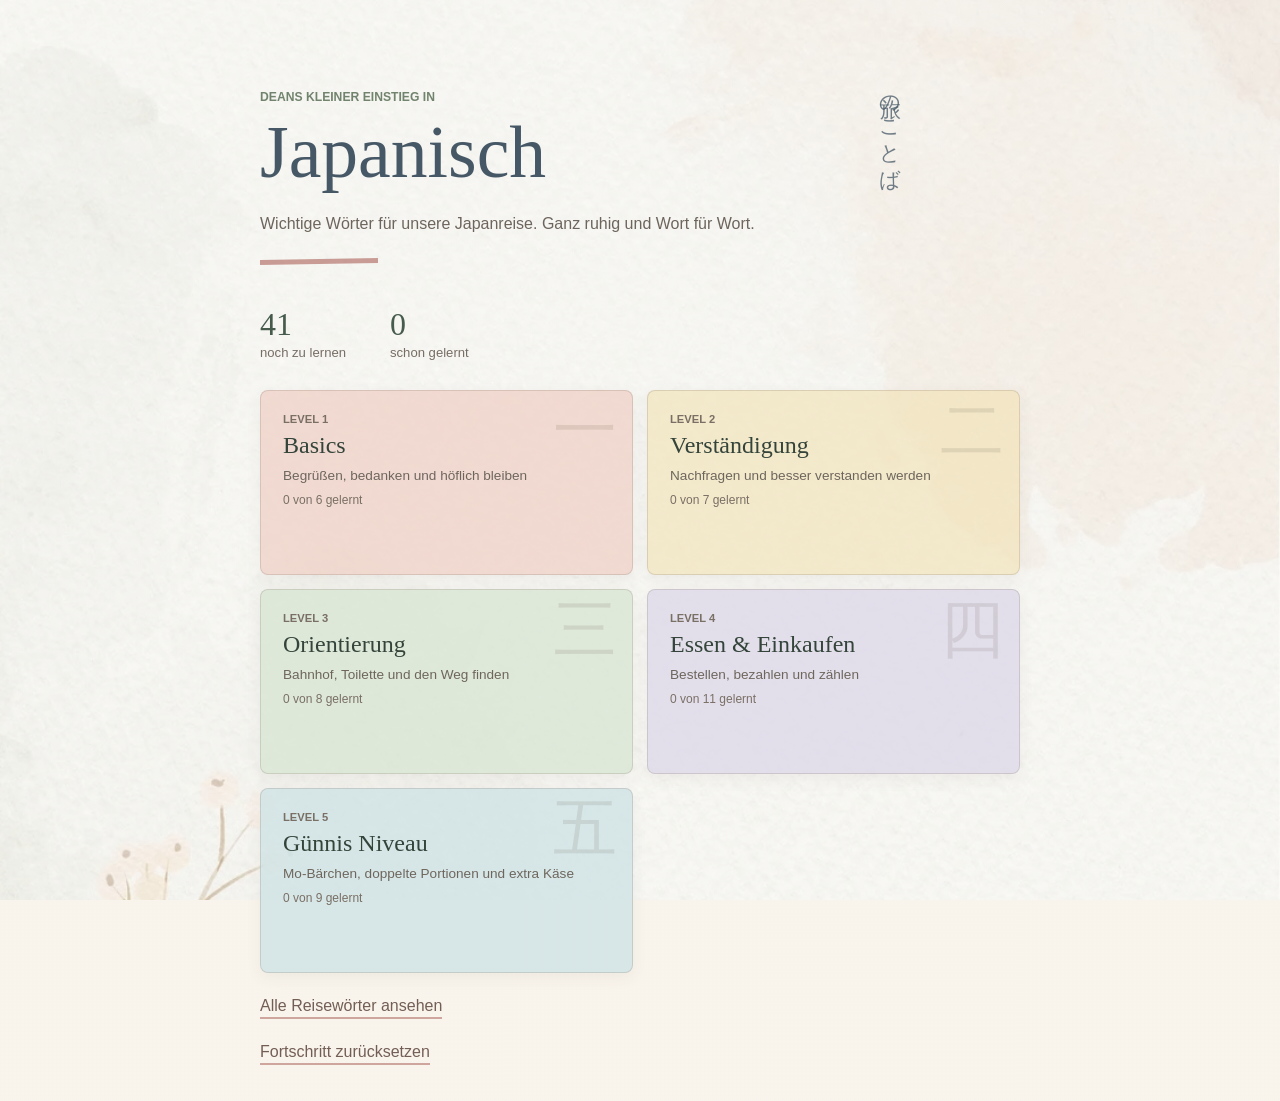
==== commit 1868daa7: "add things" ====
--- a/index.html
+++ b/index.html
@@ -17,7 +17,7 @@
     </header>
 
     <section class="stats" aria-label="Lernstand">
-      <div><strong id="openCards">38</strong><span>noch zu lernen</span></div>
+      <div><strong id="openCards">41</strong><span>noch zu lernen</span></div>
       <div><strong id="knownCards">0</strong><span>schon gelernt</span></div>
     </section>
 
@@ -28,7 +28,7 @@
     </nav>
   </main>
 
-  <script src="js/storage.js?v=15"></script>
+  <script src="js/storage.js?v=17"></script>
   <script src="js/app.js?v=13"></script>
 </body>
 </html>
